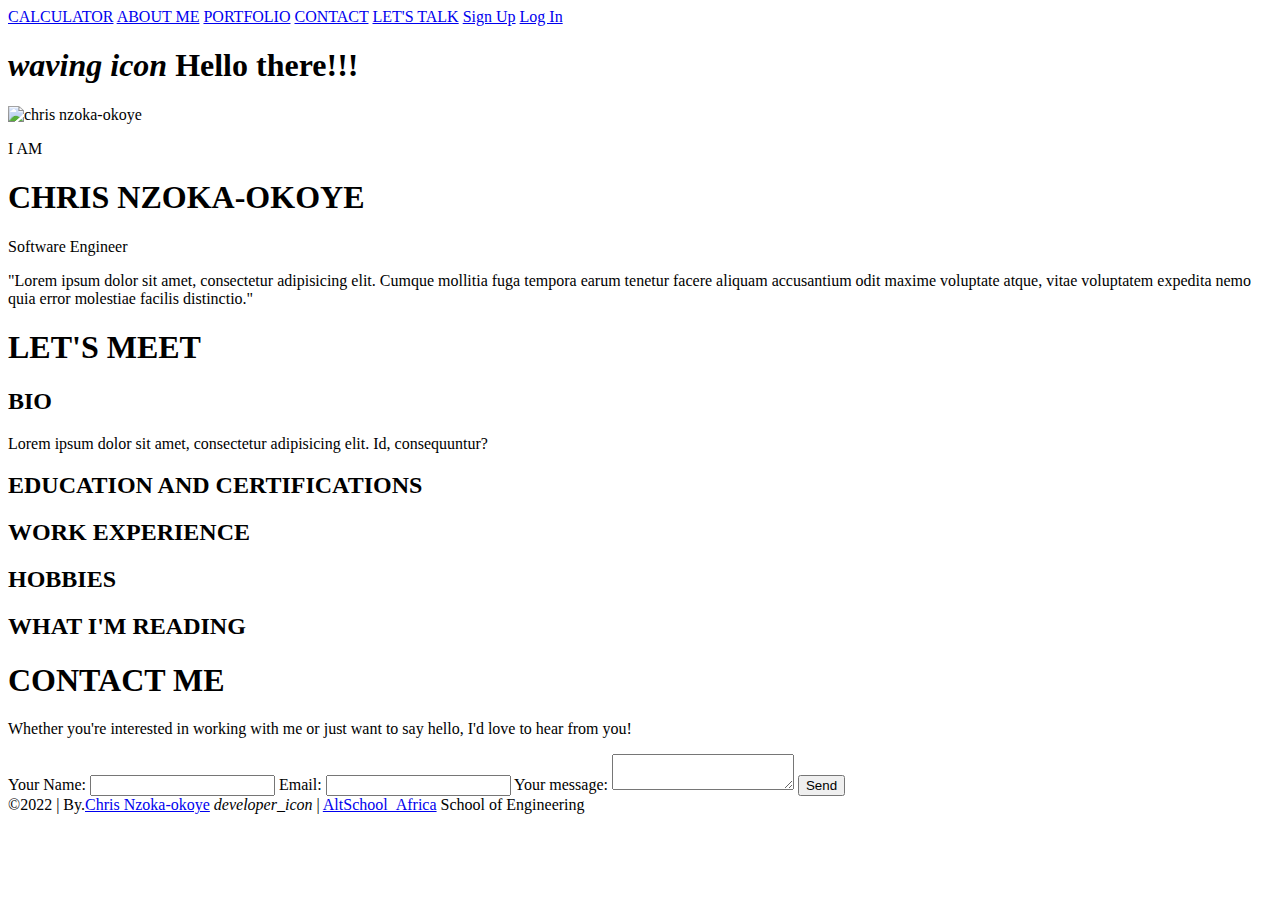
==== index.html @ 312b29b9 "designed the html template" ====
<!DOCTYPE html>
<html lang="en">
  <head>
    <meta charset="UTF-8" />
    <!-- <meta http-equiv="X-UA-Compatible" content="IE=edge" /> -->
    <meta name="viewport" content="width=device-width, initial-scale=1.0" />
    <title>About Me</title>
    <link rel="stylesheet" href="main.css" />
  </head>
  <body>
    <!-- Navigation bar -->
    <div>
      <a href="calculator.html">CALCULATOR</a>
      <a href="index.html">ABOUT ME</a>
      <a href="#portfolio">PORTFOLIO</a>
      <a href="contact.html">CONTACT</a>
      <a href="#contact">LET'S TALK</a>
      <a href="register.html">Sign Up</a>
      <a href="login.html">Log In</a>
    </div>
    <!-- welcome layer -->
    <div>
      <h1><em>waving icon</em> Hello there!!!</h1>
      <img src="Alt_School.jpg" alt="chris nzoka-okoye" />
      <p>I AM</p>
      <h1>CHRIS NZOKA-OKOYE</h1>
      <p>Software Engineer</p>
      <p>
        "Lorem ipsum dolor sit amet, consectetur adipisicing elit. Cumque
        mollitia fuga tempora earum tenetur facere aliquam accusantium odit
        maxime voluptate atque, vitae voluptatem expedita nemo quia error
        molestiae facilis distinctio."
      </p>
    </div>
    <div>
      <h1>LET'S MEET</h1>
      <div>
        <h2>BIO</h2>
        <p>
          Lorem ipsum dolor sit amet, consectetur adipisicing elit. Id,
          consequuntur?
        </p>
      </div>
      <div>
        <h2>EDUCATION AND CERTIFICATIONS</h2>
        <p></p>
      </div>
      <div>
        <h2>WORK EXPERIENCE</h2>
      </div>
      <div>
        <h2>HOBBIES</h2>
        <h2>WHAT I'M READING</h2>
      </div>
    </div>

    <!-- Contact section -->
    <div>
      <h1>CONTACT ME</h1>
      <p>
        Whether you're interested in working with me or just want to say hello,
        I'd love to hear from you!
      </p>

      <!-- contact message form. redirects messages to my email inbox. -->
      <form action="https://formspree.io/f/mnqwlypv" method="POST">
        <label for="Name">Your Name:</label>
        <input type="text" id="Name" name="name" required />
        <label>
          Email:
          <input type="email" name="email" required />
        </label>
        <label>
          Your message:
          <textarea name="message" required></textarea>
        </label>
        <!-- other form fields go here -->
        <button type="submit">Send</button>
      </form>
    </div>
    <footer>
      &COPY;2022 | By.<a href="https://linktr.ee/chrisnzoka"
        >Chris Nzoka-okoye</a
      >
      <em>developer_icon</em> | <a href="#">AltSchool_Africa</a> School of
      Engineering
    </footer>
  </body>
</html>
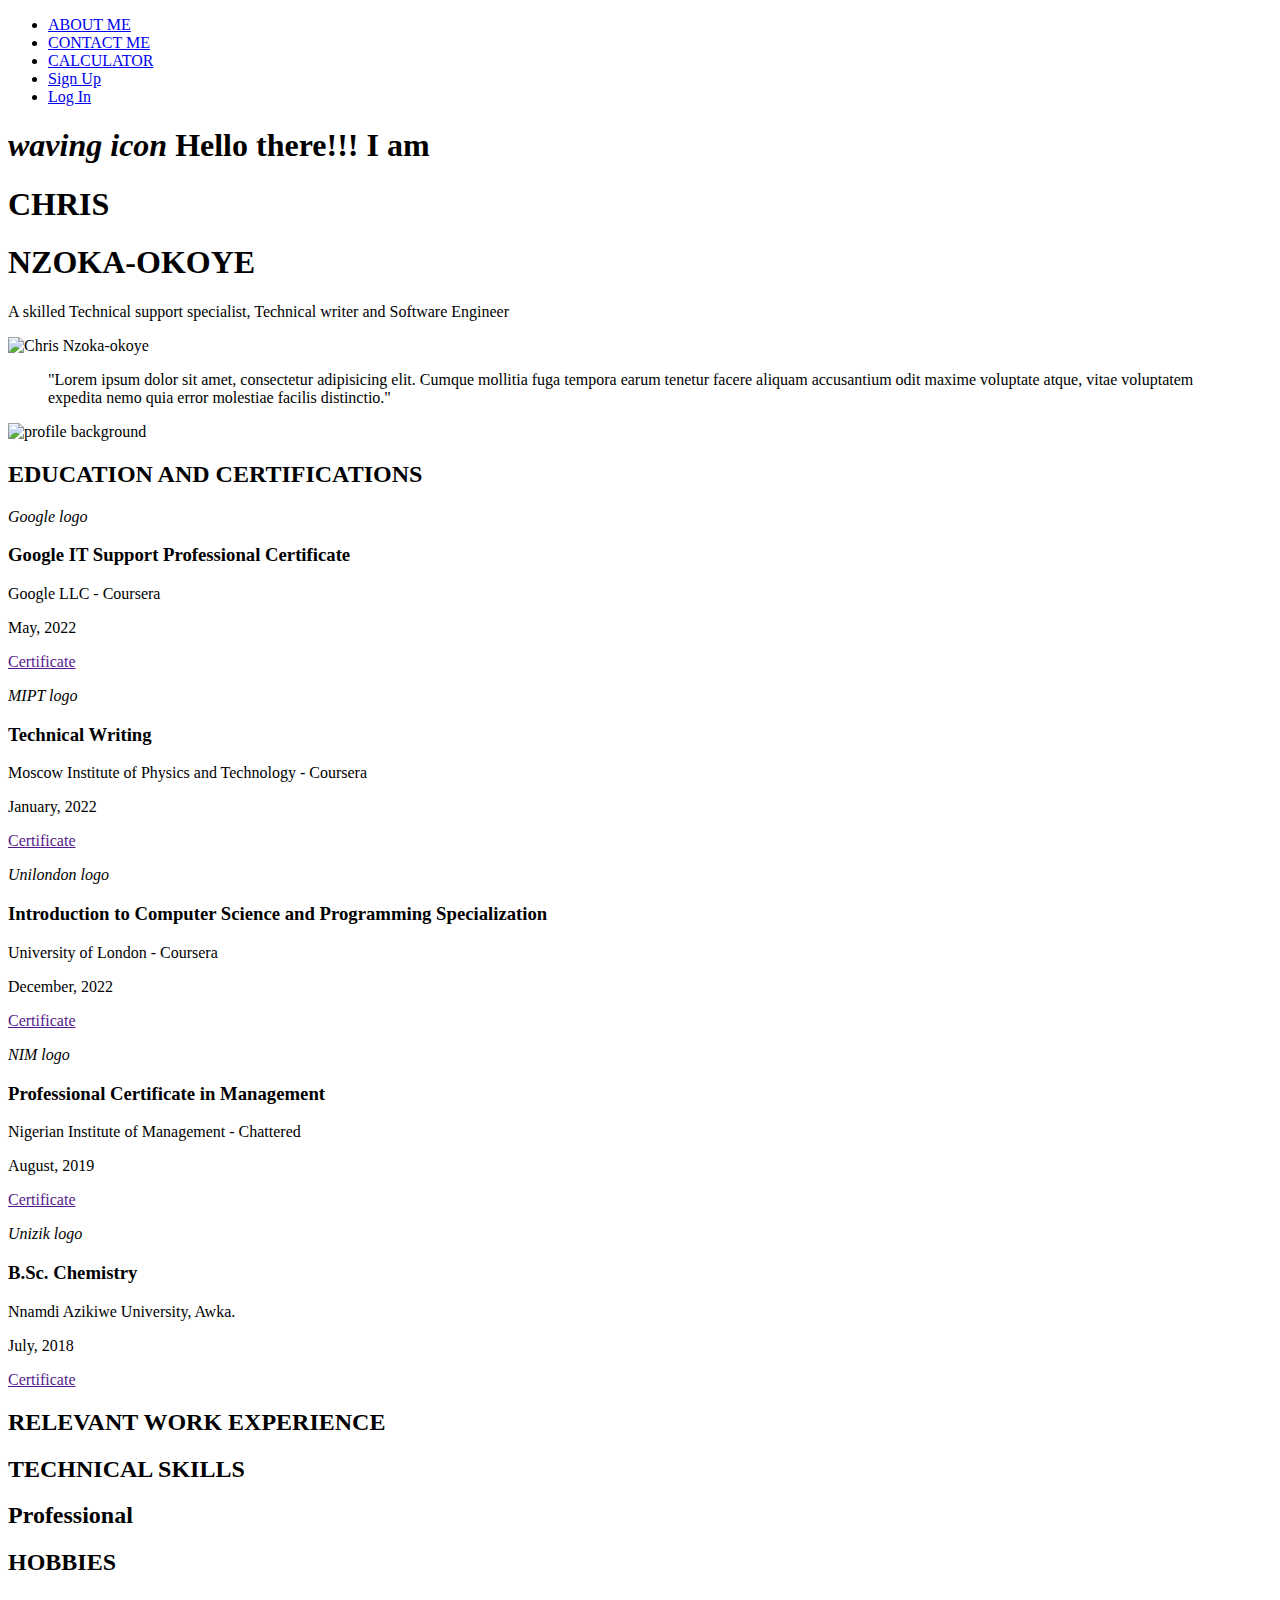
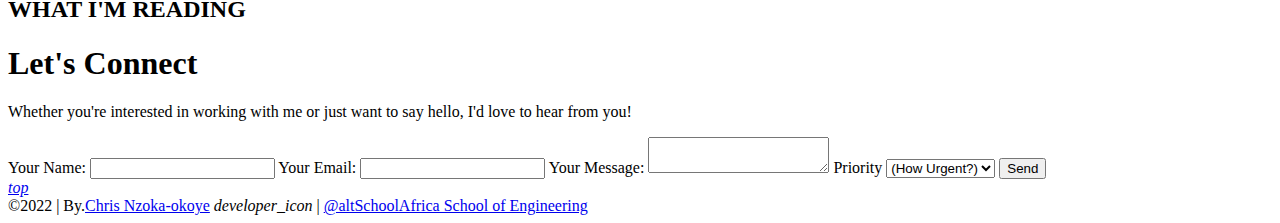
==== commit b88f4d38: "updated home page" ====
--- a/index.html
+++ b/index.html
@@ -9,81 +9,173 @@
   </head>
   <body>
     <!-- Navigation bar -->
-    <div>
-      <a href="calculator.html">CALCULATOR</a>
-      <a href="index.html">ABOUT ME</a>
-      <a href="#portfolio">PORTFOLIO</a>
-      <a href="contact.html">CONTACT</a>
-      <a href="#contact">LET'S TALK</a>
-      <a href="register.html">Sign Up</a>
-      <a href="login.html">Log In</a>
-    </div>
-    <!-- welcome layer -->
-    <div>
-      <h1><em>waving icon</em> Hello there!!!</h1>
-      <img src="Alt_School.jpg" alt="chris nzoka-okoye" />
-      <p>I AM</p>
-      <h1>CHRIS NZOKA-OKOYE</h1>
-      <p>Software Engineer</p>
-      <p>
-        "Lorem ipsum dolor sit amet, consectetur adipisicing elit. Cumque
-        mollitia fuga tempora earum tenetur facere aliquam accusantium odit
-        maxime voluptate atque, vitae voluptatem expedita nemo quia error
-        molestiae facilis distinctio."
-      </p>
-    </div>
-    <div>
-      <h1>LET'S MEET</h1>
+    <nav id="nav-bar">
+      <ul>
+        <li><a href="index.html">ABOUT ME</a></li>
+        <li><a href="#contact-me">CONTACT ME</a></li>
+        <li><a href="calculator.html">CALCULATOR</a></li>
+        <li><a href="register.html">Sign Up</a></li>
+        <li><a href="login.html">Log In</a></li>
+      </ul>
+    </nav>
+    <!-- nav bar ends -->
+    <main>
+      <!-- welcome start -->
+      <section>
+        <h1><em>waving icon</em> Hello there!!! I am</h1>
+        <h1>CHRIS</h1>
+        <h1>NZOKA-OKOYE</h1>
+        <p>
+          A skilled Technical support specialist, Technical writer and Software
+          Engineer
+        </p>
+        <div class="circle-design"></div>
+        <img src="./images/hands_behind.png" alt="Chris Nzoka-okoye" />
+        <blockquote>
+          "Lorem ipsum dolor sit amet, consectetur adipisicing elit. Cumque
+          mollitia fuga tempora earum tenetur facere aliquam accusantium odit
+          maxime voluptate atque, vitae voluptatem expedita nemo quia error
+          molestiae facilis distinctio."
+        </blockquote>
+      </section>
+      <!-- welcome page ends -->
+
+      <!-- Education -->
+      <section>
+        <img src="" alt="profile background" />
+        <h2>EDUCATION AND CERTIFICATIONS</h2>
+
+        <div class="edu">
+          <div class="edu1">
+            <i>Google logo</i>
+            <h3>Google IT Support Professional Certificate</h3>
+            <p>Google LLC - Coursera</p>
+            <p>May, 2022</p>
+            <p>
+              <a href="">Certificate</a>
+            </p>
+          </div>
+
+          <div class="edu2">
+            <i>MIPT logo</i>
+            <h3>Technical Writing</h3>
+            <p>Moscow Institute of Physics and Technology - Coursera</p>
+            <p>January, 2022</p>
+            <p>
+              <a href="">Certificate</a>
+            </p>
+          </div>
+
+          <div class="edu3">
+            <i>Unilondon logo</i>
+            <h3>
+              Introduction to Computer Science and Programming Specialization
+            </h3>
+            <p>University of London - Coursera</p>
+            <p>December, 2022</p>
+            <p>
+              <a href="">Certificate</a>
+            </p>
+          </div>
+
+          <div class="edu4">
+            <i>NIM logo</i>
+            <h3>Professional Certificate in Management</h3>
+            <p>Nigerian Institute of Management - Chattered</p>
+            <p>August, 2019</p>
+            <p>
+              <a href="">Certificate</a>
+            </p>
+          </div>
+
+          <div class="edu5">
+            <i>Unizik logo</i>
+            <h3>B.Sc. Chemistry</h3>
+            <p>Nnamdi Azikiwe University, Awka.</p>
+            <p>July, 2018</p>
+            <p>
+              <a href="">Certificate</a>
+            </p>
+          </div>
+        </div>
+        <!-- Education ends -->
+
+        <!-- Job experience -->
+        <div class="job">
+          <h2>RELEVANT WORK EXPERIENCE</h2>
+        </div>
+
+        <!-- Hobbies, my readings, technical and proffesional skills -->
+        <div>
+          <div>
+          <h2>TECHNICAL SKILLS</h2>
+          </div>
+          <div>
+          <h2>Professional </h2>
+          <h2>HOBBIES</h2>
+          <h2>WHAT I'M READING</h2>
+        </div>
+      </section>
+      <!-- profile section ends -->
+
+      <!-- Contact section -->
+      <section>
+        <div>
+          <h1>Let's Connect</h1>
+          <p>
+            Whether you're interested in working with me or just want to say
+            hello, I'd love to hear from you!
+          </p>
+        </div>
+
+        <div>
+          <!-- contact message form. redirects messages to my email inbox. -->
+          <form action="https://formspree.io/f/mnqwlypv" method="POST">
+            <label for="Name">Your Name:</label>
+            <input type="text" id="Name" name="name" required />
+
+            <label>
+              Your Email:
+              <input type="email" name="email" required />
+            </label>
+
+            <label>
+              Your Message:
+              <textarea name="message" required></textarea>
+            </label>
+
+            <label for="priority">Priority</label>
+            <select name="priority" id="priority">
+					    <option value="">(How Urgent?)</option>
+					    <option value="urgent">Very Urgent</option>
+					    <option value="moderate">Moderate</option>
+					    <option value="not">Not Urgent</option>
+            </select>
+            <!-- other form fields go here -->
+            <button type="submit">Send</button>
+          </form>
+        </div>
+      </section>
+      <!-- contact section ends -->
+    </main>
+
+    <section>
       <div>
-        <h2>BIO</h2>
-        <p>
-          Lorem ipsum dolor sit amet, consectetur adipisicing elit. Id,
-          consequuntur?
-        </p>
+        <!-- contact info section -->
+
+        <a href="#nav-bar"><i>top</i></a>
+        <!-- contact info section ends -->
       </div>
-      <div>
-        <h2>EDUCATION AND CERTIFICATIONS</h2>
-        <p></p>
-      </div>
-      <div>
-        <h2>WORK EXPERIENCE</h2>
-      </div>
-      <div>
-        <h2>HOBBIES</h2>
-        <h2>WHAT I'M READING</h2>
-      </div>
-    </div>
 
-    <!-- Contact section -->
-    <div>
-      <h1>CONTACT ME</h1>
-      <p>
-        Whether you're interested in working with me or just want to say hello,
-        I'd love to hear from you!
-      </p>
-
-      <!-- contact message form. redirects messages to my email inbox. -->
-      <form action="https://formspree.io/f/mnqwlypv" method="POST">
-        <label for="Name">Your Name:</label>
-        <input type="text" id="Name" name="name" required />
-        <label>
-          Email:
-          <input type="email" name="email" required />
-        </label>
-        <label>
-          Your message:
-          <textarea name="message" required></textarea>
-        </label>
-        <!-- other form fields go here -->
-        <button type="submit">Send</button>
-      </form>
-    </div>
-    <footer>
-      &COPY;2022 | By.<a href="https://linktr.ee/chrisnzoka"
-        >Chris Nzoka-okoye</a
-      >
-      <em>developer_icon</em> | <a href="#">AltSchool_Africa</a> School of
-      Engineering
-    </footer>
+      <!-- footer -->
+      <footer>
+        &COPY;2022 | By.<a href="https://linktr.ee/chrisnzoka"
+          >Chris Nzoka-okoye</a
+        >
+        <em>developer_icon</em> | <a href="#">@altSchoolAfrica School of
+        Engineering</a>
+      </footer>
+    </section>
+    <!-- end footer -->
   </body>
 </html>
--- a/main.css
+++ b/main.css
@@ -0,0 +1,3 @@
+:root{
+    --color1: ;
+}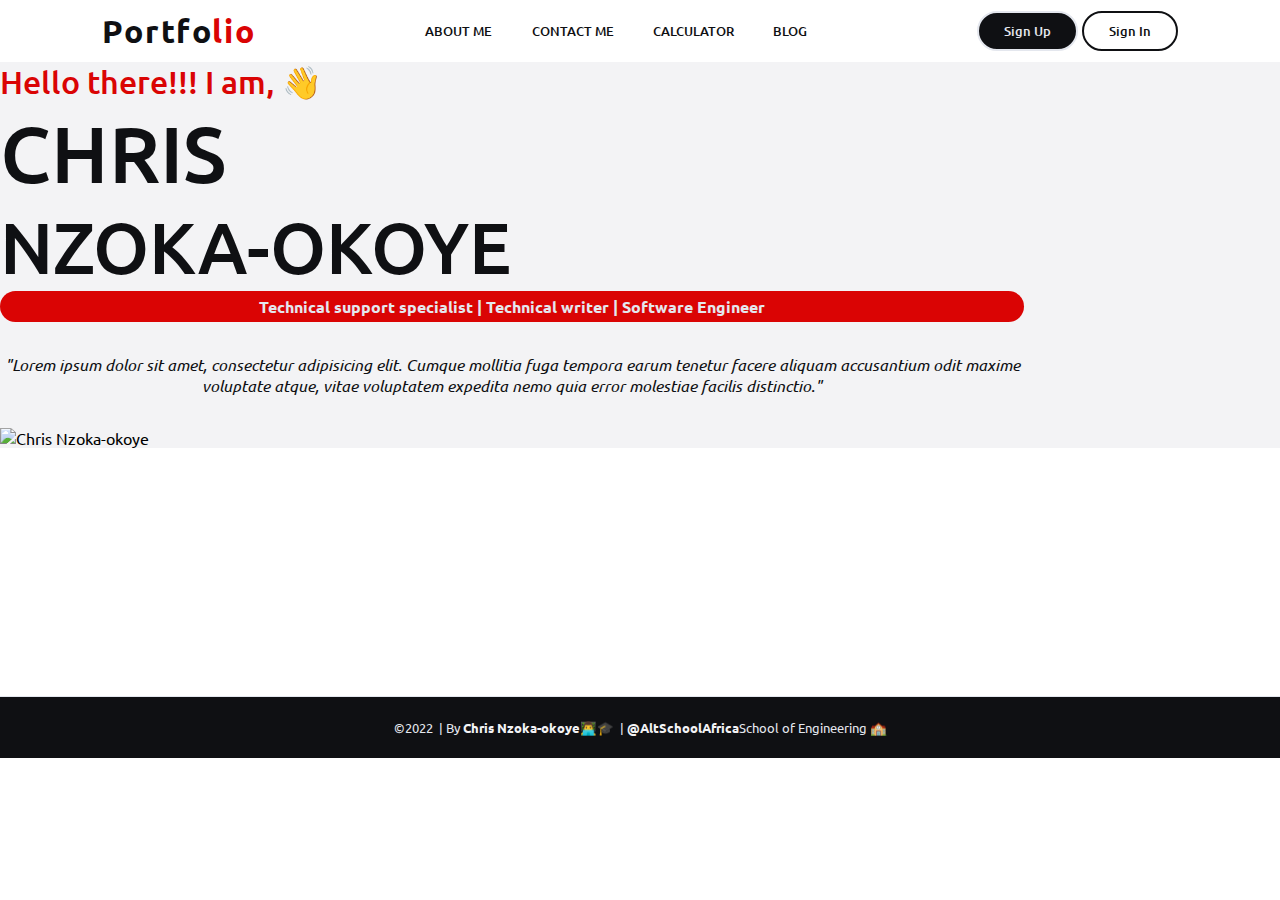
==== commit f50d702c: "new version" ====
--- a/index.html
+++ b/index.html
@@ -2,180 +2,99 @@
 <html lang="en">
   <head>
     <meta charset="UTF-8" />
-    <!-- <meta http-equiv="X-UA-Compatible" content="IE=edge" /> -->
+    <meta http-equiv="X-UA-Compatible" content="IE=edge" />
     <meta name="viewport" content="width=device-width, initial-scale=1.0" />
     <title>About Me</title>
     <link rel="stylesheet" href="main.css" />
+    <link
+      rel="icon"
+      type="image/x-icon"
+      href="./images/favicon/portfolio.png"
+    />
   </head>
   <body>
-    <!-- Navigation bar -->
-    <nav id="nav-bar">
-      <ul>
-        <li><a href="index.html">ABOUT ME</a></li>
-        <li><a href="#contact-me">CONTACT ME</a></li>
-        <li><a href="calculator.html">CALCULATOR</a></li>
-        <li><a href="register.html">Sign Up</a></li>
-        <li><a href="login.html">Log In</a></li>
-      </ul>
-    </nav>
-    <!-- nav bar ends -->
-    <main>
-      <!-- welcome start -->
-      <section>
-        <h1><em>waving icon</em> Hello there!!! I am</h1>
-        <h1>CHRIS</h1>
-        <h1>NZOKA-OKOYE</h1>
+    <main class="home-page">
+      <!-- Navigation bar -->
+      <header>
+        <a href="index.html" class="logo"
+          ><h1>Portfo<span>lio</span></h1></a
+        >
+        <nav>
+          <ul>
+            <li><a href="index.html">ABOUT ME</a></li>
+            <li><a href="#contact">CONTACT ME</a></li>
+            <li><a href="calculator.html">CALCULATOR</a></li>
+            <li><a href="https://chrisnzoka.hashnode.dev">BLOG</a></li>
+          </ul>
+        </nav>
+        <div class="nav-btn">
+          <a href="register.html"><button class="btn1">Sign Up</button></a>
+          <a href="login.html"><button class="btn2">Sign In</button></a>
+        </div>
+      </header>
+      <!-- nav bar ends -->
+
+      <!-- welcome page -->
+      <section id="welcome">
+        <div class="txt-block">
+          <p class="greeting">Hello there!!! I am, &#128075;</p>
+          <p class="firstname">CHRIS</p>
+          <p class="surname">NZOKA-OKOYE</p>
+          <p class="tagline">
+            Technical support specialist
+            <span id="demacator">|</span> Technical writer
+            <span id="demacator">|</span> Software Engineer
+          </p>
+          <blockquote class="goal">
+            "Lorem ipsum dolor sit amet, consectetur adipisicing elit. Cumque
+            mollitia fuga tempora earum tenetur facere aliquam accusantium odit
+            maxime voluptate atque, vitae voluptatem expedita nemo quia error
+            molestiae facilis distinctio."
+          </blockquote>
+        </div>
+          <img
+            src="./images/hands_behind.png"
+            alt="Chris Nzoka-okoye"
+            id="home-img"
+          />
+      </section>
+      <!-- end welcome page -->
+
+      <!-- education -->
+      <section class="education"></section>
+      <!-- end education -->
+
+      <!-- job -->
+      <section class="job">
+      </section>
+      <!-- end job -->
+
+      <!-- article -->
+      <section class="article"></section>
+      <!-- end article -->
+
+      <!-- contact-info -->
+      <section id="contact"></section>
+      <!-- end contact-info -->
+
+      <!-- footer start -->
+      <footer>
+        <p>&COPY;2022 &nbsp;</p>
         <p>
-          A skilled Technical support specialist, Technical writer and Software
-          Engineer
+          | By
+          <a href="https://linktr.ee/chrisnzoka" target="_blank"
+            >Chris Nzoka-okoye</a
+          >👨‍💻🎓 &nbsp;
         </p>
-        <div class="circle-design"></div>
-        <img src="./images/hands_behind.png" alt="Chris Nzoka-okoye" />
-        <blockquote>
-          "Lorem ipsum dolor sit amet, consectetur adipisicing elit. Cumque
-          mollitia fuga tempora earum tenetur facere aliquam accusantium odit
-          maxime voluptate atque, vitae voluptatem expedita nemo quia error
-          molestiae facilis distinctio."
-        </blockquote>
-      </section>
-      <!-- welcome page ends -->
-
-      <!-- Education -->
-      <section>
-        <img src="" alt="profile background" />
-        <h2>EDUCATION AND CERTIFICATIONS</h2>
-
-        <div class="edu">
-          <div class="edu1">
-            <i>Google logo</i>
-            <h3>Google IT Support Professional Certificate</h3>
-            <p>Google LLC - Coursera</p>
-            <p>May, 2022</p>
-            <p>
-              <a href="">Certificate</a>
-            </p>
-          </div>
-
-          <div class="edu2">
-            <i>MIPT logo</i>
-            <h3>Technical Writing</h3>
-            <p>Moscow Institute of Physics and Technology - Coursera</p>
-            <p>January, 2022</p>
-            <p>
-              <a href="">Certificate</a>
-            </p>
-          </div>
-
-          <div class="edu3">
-            <i>Unilondon logo</i>
-            <h3>
-              Introduction to Computer Science and Programming Specialization
-            </h3>
-            <p>University of London - Coursera</p>
-            <p>December, 2022</p>
-            <p>
-              <a href="">Certificate</a>
-            </p>
-          </div>
-
-          <div class="edu4">
-            <i>NIM logo</i>
-            <h3>Professional Certificate in Management</h3>
-            <p>Nigerian Institute of Management - Chattered</p>
-            <p>August, 2019</p>
-            <p>
-              <a href="">Certificate</a>
-            </p>
-          </div>
-
-          <div class="edu5">
-            <i>Unizik logo</i>
-            <h3>B.Sc. Chemistry</h3>
-            <p>Nnamdi Azikiwe University, Awka.</p>
-            <p>July, 2018</p>
-            <p>
-              <a href="">Certificate</a>
-            </p>
-          </div>
-        </div>
-        <!-- Education ends -->
-
-        <!-- Job experience -->
-        <div class="job">
-          <h2>RELEVANT WORK EXPERIENCE</h2>
-        </div>
-
-        <!-- Hobbies, my readings, technical and proffesional skills -->
-        <div>
-          <div>
-          <h2>TECHNICAL SKILLS</h2>
-          </div>
-          <div>
-          <h2>Professional </h2>
-          <h2>HOBBIES</h2>
-          <h2>WHAT I'M READING</h2>
-        </div>
-      </section>
-      <!-- profile section ends -->
-
-      <!-- Contact section -->
-      <section>
-        <div>
-          <h1>Let's Connect</h1>
-          <p>
-            Whether you're interested in working with me or just want to say
-            hello, I'd love to hear from you!
-          </p>
-        </div>
-
-        <div>
-          <!-- contact message form. redirects messages to my email inbox. -->
-          <form action="https://formspree.io/f/mnqwlypv" method="POST">
-            <label for="Name">Your Name:</label>
-            <input type="text" id="Name" name="name" required />
-
-            <label>
-              Your Email:
-              <input type="email" name="email" required />
-            </label>
-
-            <label>
-              Your Message:
-              <textarea name="message" required></textarea>
-            </label>
-
-            <label for="priority">Priority</label>
-            <select name="priority" id="priority">
-					    <option value="">(How Urgent?)</option>
-					    <option value="urgent">Very Urgent</option>
-					    <option value="moderate">Moderate</option>
-					    <option value="not">Not Urgent</option>
-            </select>
-            <!-- other form fields go here -->
-            <button type="submit">Send</button>
-          </form>
-        </div>
-      </section>
-      <!-- contact section ends -->
+        <p>
+          |
+          <a href="https://altschoolafrica.com" target="_blank"
+            >@AltSchoolAfrica</a
+          >
+        </p>
+        <p>School of Engineering 🏫</p>
+      </footer>
+      <!-- end footer -->
     </main>
-
-    <section>
-      <div>
-        <!-- contact info section -->
-
-        <a href="#nav-bar"><i>top</i></a>
-        <!-- contact info section ends -->
-      </div>
-
-      <!-- footer -->
-      <footer>
-        &COPY;2022 | By.<a href="https://linktr.ee/chrisnzoka"
-          >Chris Nzoka-okoye</a
-        >
-        <em>developer_icon</em> | <a href="#">@altSchoolAfrica School of
-        Engineering</a>
-      </footer>
-    </section>
-    <!-- end footer -->
   </body>
 </html>
--- a/main.css
+++ b/main.css
@@ -1,3 +1,399 @@
-:root{
-    --color1: ;
-}+@import url("https://fonts.googleapis.com/css2?family=Ubuntu:ital,wght@0,300;0,400;0,500;0,700;1,300&display=swap");
+
+:root {
+  --color1: #e4e7ee;
+  --color2: #0f1013;
+  --color3: #da0404;
+  --color3b: #da04040e;
+  --color4: #f3f3f5;
+}
+
+* {
+  margin: 0;
+  padding: 0;
+  font-family: Ubuntu, "Raleway", sans-serif;
+  box-sizing: border-box;
+}
+
+body {
+  width: 100%;
+}
+
+.home-page{
+  width: 100vw;
+  display: grid;
+  grid-template-areas:
+  'header'
+  'welcome'
+  'education'
+  'job'
+  'article'
+  'contact'
+  'footer'
+  ;
+  grid-auto-rows: minmax(62px, auto);
+}
+
+/* nav bar */
+header {
+  grid-area: header;
+  background-color: transparent;
+  color: var(--color2);
+  display: flex;
+  flex-direction: row;
+  justify-content: space-around;
+  align-items: center;
+  width: 100%;
+  height: 62px;
+  position: sticky;
+  top: 0;
+  z-index: 6;
+  /* padding: 0 5% 0 5%; */
+}
+
+header h1 {
+  letter-spacing: 0.1rem;
+  font-weight: bolder;
+  color: var(--color2);
+}
+
+header h1 span {
+  color: var(--color3);
+}
+
+.logo {
+  padding: 4%;
+  text-decoration: none;
+  transition: all 0.4s ease 0s;
+}
+
+.logo :hover {
+  color: var(--color3);
+  cursor: pointer;
+  text-decoration: none;
+}
+
+nav ul {
+  justify-content: space-evenly;
+  align-items: center;
+  height: 100%;
+}
+
+nav ul li {
+  display: inline-block;
+  color: var(--color2);
+  margin: 0 0.2rem;
+  padding: 0.9rem;
+  font-weight: 500;
+  font-size: small;
+}
+
+nav > ul > li > a {
+  color: inherit;
+  text-decoration: none;
+  transition: all 0.3s ease 0s;
+}
+
+nav > ul > li > a:hover {
+  color: var(--color3);
+  cursor: pointer;
+  text-decoration: none;
+}
+
+/* start button */
+.nav-btn {
+  padding: 4%;
+  transition: transform 0.4s;
+}
+
+.btn1 {
+  padding: 9px 25px;
+  background-color: var(--color2);
+  border: 2px solid var(--color1);
+  border-radius: 2rem;
+  cursor: pointer;
+  box-shadow: var(--color5);
+  transition: all 0.3s ease 0s;
+  color: var(--color1);
+  font-weight: 500;
+}
+
+.btn1:hover {
+  background-color: var(--color1);
+  color: var(--color2);
+  border: 2px solid var(--color2);
+  transform: scale(1.1);
+}
+
+.btn1:active {
+  box-shadow: inset 0.2rem 0.2rem 1rem var(--color2),
+    inset -0.2rem -0.2rem 1rem var(--color2);
+  }
+
+.btn2 {
+  padding: 9px 25px;
+  background-color: transparent;
+  border: 2px solid var(--color2);
+  border-radius: 2rem;
+  cursor: pointer;
+  box-shadow: var(--color5);
+  transition: all 0.3s ease 0s;
+  color: var(--color2);
+  font-weight: 500;
+}
+
+.btn2:hover {
+  background-color: var(--color2);
+  color: var(--color1);
+  border: 2px solid var(--color2);
+  transform: scale(1.1);
+}
+
+.btn2:active {
+  background-color: var(--color1);
+  box-shadow: inset 0.2rem 0.2rem 1rem var(--color2),
+  inset -0.2rem -0.2rem 1rem var(--color2);
+}
+/* end button */
+/* end nav bar */
+
+/* home page */
+#welcome {
+  grid-area: welcome;
+  background-color: var(--color4);
+  background-position: center;
+  background-size: cover;
+  width: 100%;
+  /* height: calc(100vh - 62px);
+  display: grid;
+  grid-template-columns: 50vw 30vw;
+  gap: 10px;
+  /* grid-template-rows: auto; */
+  /* justify-content: center;
+  align-content: center; */
+}
+
+.txt-block {
+  color: var(--color2);
+  width: 80%;
+  z-index: 2;
+  grid-column: 1 / 1;
+  align-self: center;
+  /* justify-self: center; */
+}
+
+.greeting {
+  color: var(--color3);
+  font-size: xx-large;
+  font-weight: 500;
+  /* border-top: 4px solid var(--color2); */
+}
+
+.firstname {
+  font-size: 5rem;
+  font-weight: 500;
+}
+
+.surname {
+  font-size: 4.5rem;
+  font-weight: 500;
+}
+
+.tagline {
+  font-weight: 700;
+  color: var(--color1);
+  background-color: var(--color3);
+  text-align: center;
+  padding: 0.3rem 0;
+  border-radius: 2rem;
+}
+
+.goal {
+  margin: 2rem auto;
+  text-align: center;
+  text-overflow: ellipsis;
+  font-weight: 400;
+  font-style: italic;
+}
+
+/* education */
+.education{
+  grid-area: education;
+}
+/* end education */
+
+.job{
+  grid-area: job;
+}
+
+.article{
+  
+}
+
+/* footer */
+footer {
+  grid-area: footer;
+  align-self: baseline;
+  background-color: var(--color2);
+  color: var(--color1);
+  font-size: smaller;
+  display: flex;
+  justify-content: center;
+  align-items: center;
+  width: 100%;
+  height: 62px;
+  border-top: 0.1rem solid var(--color1);
+  /* margin-top: 10px; */
+}
+
+footer a {
+  color: var(--color4);
+  font-weight: 600;
+  text-decoration: none;
+}
+
+footer a:hover {
+  color: var(--color3);
+  cursor: pointer;
+}
+/* end footer */
+/* end home-page */
+
+/* login */
+.login-container {
+  width: 100%;
+  height: 100vh;
+  display: grid;
+  grid-template-areas:
+  'header'
+  'content'
+  'footer'
+  ;
+  grid-template-columns: 1fr;
+  grid-template-rows: 62px, 1fr, 62px;
+  /* background: url(./images/login-bg.jpg); */
+  /* align-content:space-between; */
+}
+
+.login-container header{
+  grid-area: header;
+}
+
+.form-bg {
+  grid-area: content;
+  background-color: #e4e7ee65;
+  width: 400px;
+  /* height: 70vh; */
+  /* align-self: center;
+  justify-self: center;
+  margin: 20px auto;
+  border-radius: 2em;
+  color: var(--color2); */
+}
+
+.form-bg h1{
+  padding-top: 20px;
+}
+
+.login-container h1 {
+  margin: 2em auto;
+  text-align: center;
+}
+
+.login-container h1 span {
+  color: var(--color3);
+}
+
+.login-form {
+  display: block;
+  width: 20vw;
+  max-width: 500px;
+  min-width: 300px;
+  margin: auto auto;
+  padding-bottom: 1em;
+}
+
+.login-auth {
+  width: 100%;
+  min-height: 2.5em;
+  border: none;
+  border-bottom: 2px solid var(--color2);
+  border-radius: 1rem;
+  background-color: transparent;
+  display: block;
+  margin: 2rem 0 1rem 0;
+  font-size: 1rem;
+  font-weight: 500;
+  color: var(--color2);
+}
+
+ul li {
+  display: block;
+  text-align: center;
+  padding: 5px 0 0 0;
+}
+
+li > a {
+  color: var(--color3);
+  text-decoration: none;
+  transition: all 0.3s ease 0s;
+}
+
+li > a:hover {
+  text-decoration: underline;
+  transition: all 0.3s ease 0s;
+}
+
+.login-footer {
+  grid-area: footer;
+  background-color: transparent;
+  border: none;
+  position: absolute;
+  bottom: 0%;
+  padding-top: 10px;
+}
+input[type="submit"] {
+  padding: 9px 25px;
+  background-color: var(--color2);
+  border: 2px solid var(--color1);
+  border-radius: 2rem;
+  cursor: pointer;
+  box-shadow: var(--color5);
+  transition: all 0.3s ease 0s;
+  color: var(--color1);
+  font-weight: 500;
+  display: block;
+  width: 100%;
+  margin: 1em 0 auto;
+  height: 2.5em;
+  font-size: 1.1rem;
+  min-width: 300px;
+}
+
+input[type="submit"]:hover {
+  background-color: var(--color1);
+  color: var(--color2);
+  border: 2px solid var(--color2);
+  transform: scale(1.1);
+}
+
+input[type="submit"]:active {
+  box-shadow: inset 0.2rem 0.2rem 1rem var(--color2),
+    inset -0.2rem -0.2rem 1rem var(--color2);
+}
+
+/* end login */
+
+/* register/signup */
+.register-body{
+  background: url(./images/sigup-bg.jpg);
+}
+
+.register-header{
+  background-color: #e4e7ee50;
+}
+
+
+
+/* end register/signup */
+
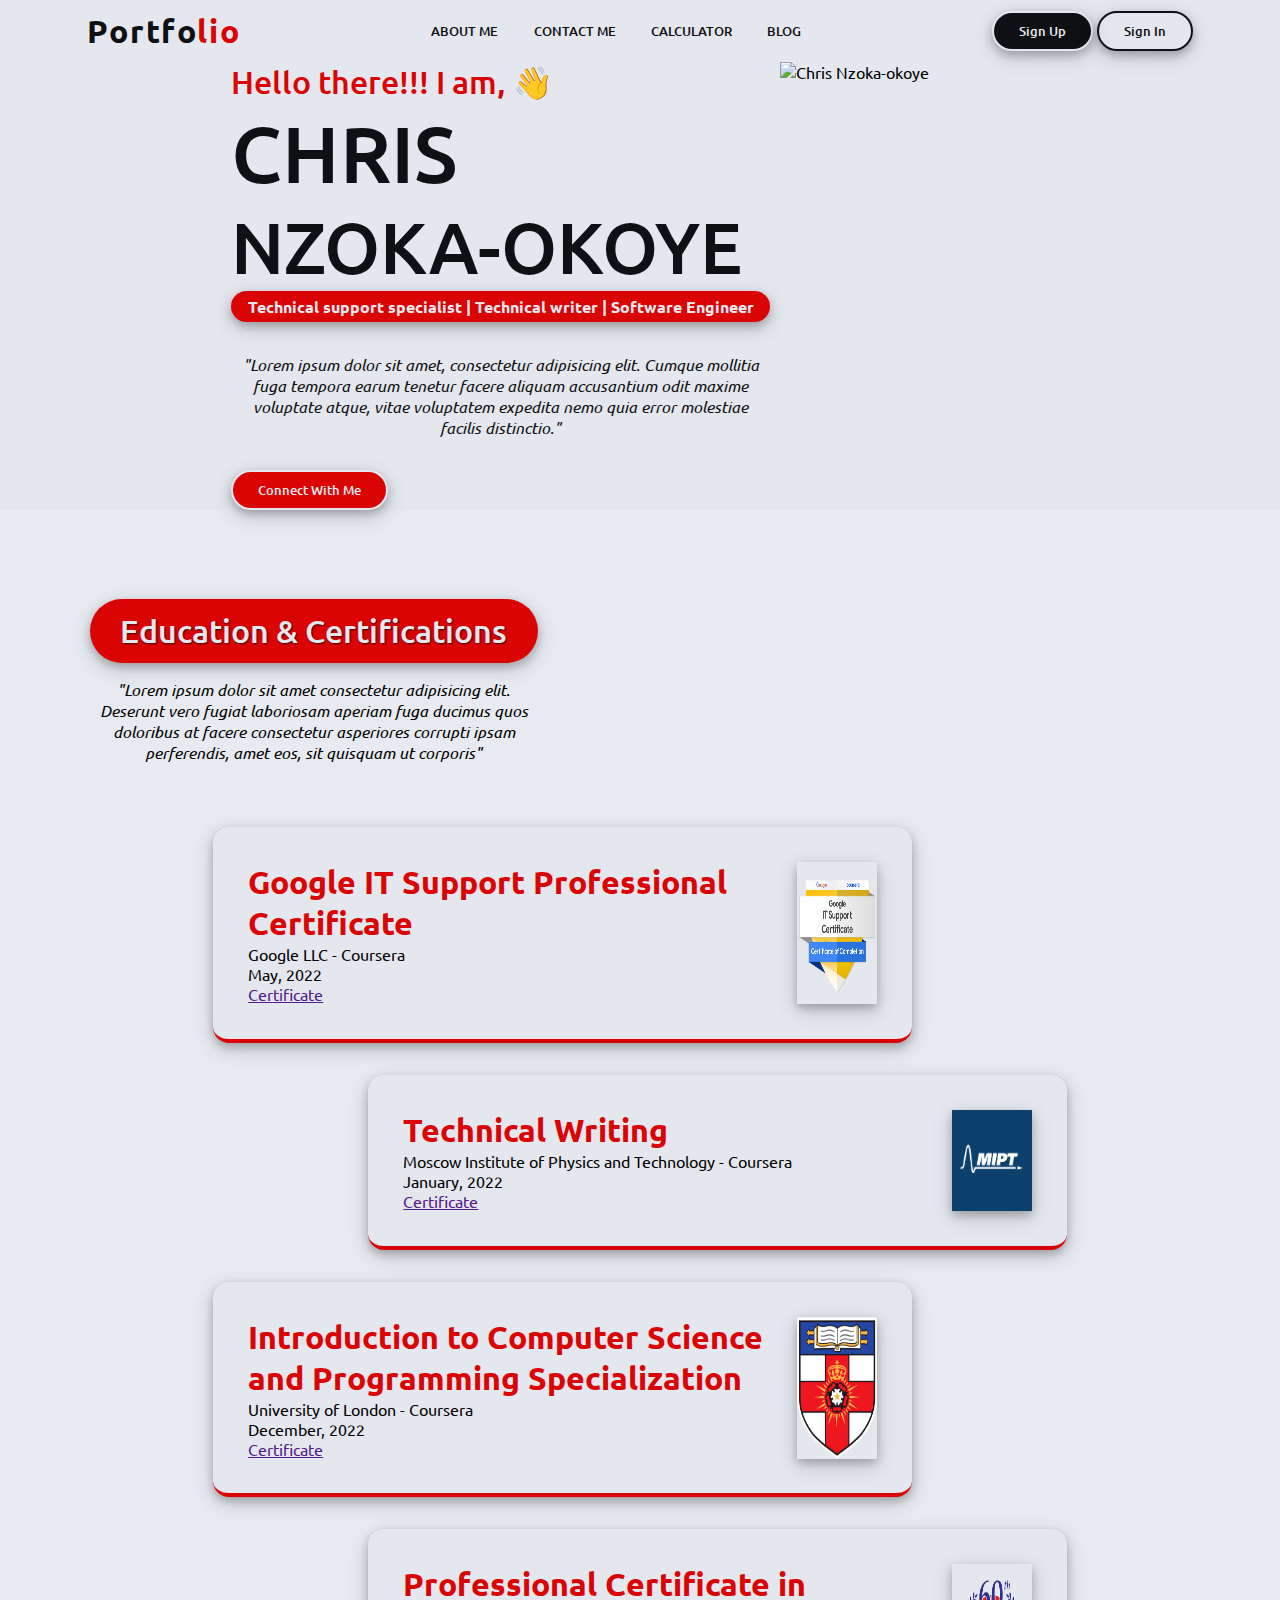
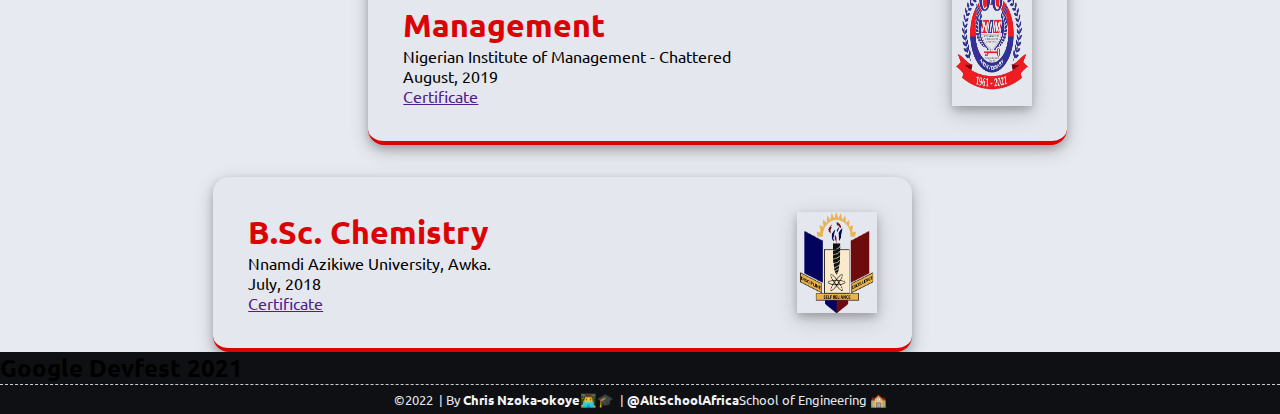
==== commit 2671e882: "updated sign up page" ====
--- a/index.html
+++ b/index.html
@@ -11,6 +11,10 @@
       type="image/x-icon"
       href="./images/favicon/portfolio.png"
     />
+    <script
+      src="https://kit.fontawesome.com/509d489617.js"
+      crossorigin="anonymous"
+    ></script>
   </head>
   <body>
     <main class="home-page">
@@ -27,7 +31,7 @@
             <li><a href="https://chrisnzoka.hashnode.dev">BLOG</a></li>
           </ul>
         </nav>
-        <div class="nav-btn">
+        <div class="btn">
           <a href="register.html"><button class="btn1">Sign Up</button></a>
           <a href="login.html"><button class="btn2">Sign In</button></a>
         </div>
@@ -51,30 +55,121 @@
             maxime voluptate atque, vitae voluptatem expedita nemo quia error
             molestiae facilis distinctio."
           </blockquote>
+          <a href="https://twitter.com/chrisnzoka"
+            ><button class="btn3">Connect With Me</button></a
+          >
         </div>
+        <div class="image-holder">
           <img
             src="./images/hands_behind.png"
             alt="Chris Nzoka-okoye"
-            id="home-img"
+            id="welcome-img"
           />
+        </div>
       </section>
       <!-- end welcome page -->
 
       <!-- education -->
-      <section class="education"></section>
+      <section class="education">
+        <div class="edu-title">
+          <h1>Education & Certifications</h1>
+          <p>"Lorem ipsum dolor sit amet consectetur adipisicing elit. Deserunt vero fugiat laboriosam aperiam fuga ducimus quos doloribus at facere consectetur asperiores corrupti ipsam perferendis, amet eos, sit quisquam ut corporis"</p>
+        </div>
+        <div class="edu">
+          <div class="edu1 certificate">
+            <div class="edu_content">
+              <h1>Google IT Support Professional Certificate</h1>
+              <p>Google LLC - Coursera</p>
+              <p>May, 2022</p>
+              <p>
+                <a href="">Certificate</a>
+              </p>
+            </div>
+            <img src="./images/google-it-support-certificate.png" alt="google badge" />
+          </div>
+
+          <div class="edu2 certificate">
+            <div class="edu_content">
+              <h1>Technical Writing</h1>
+              <p>Moscow Institute of Physics and Technology - Coursera</p>
+              <p>January, 2022</p>
+              <p>
+                <a href="">Certificate</a>
+              </p>
+            </div>
+            <img src="./images/mipt.png" alt="mipt logo" />
+          </div>
+
+          <div class="edu3 certificate">
+            <div class="edu_content">
+              <h1>
+                Introduction to Computer Science and Programming Specialization
+              </h1>
+              <p>University of London - Coursera</p>
+              <p>December, 2022</p>
+              <p>
+                <a href="">Certificate</a>
+              </p>
+            </div>
+            <img src="./images/University_of_London_coat_of_arms.svg.png" alt="University_of_London_coat_of_arms" />
+          </div>
+
+          <div class="edu4 certificate">
+            <div class="edu_content">
+              <h1>Professional Certificate in Management</h1>
+              <p>Nigerian Institute of Management - Chattered</p>
+              <p>August, 2019</p>
+              <p>
+                <a href="">Certificate</a>
+              </p>
+            </div>
+            <img src="./images/NIM-LOGO-Copy-min.png" alt="NIM-LOGO" />
+          </div>
+
+          <div class="edu5 certificate">
+            <div class="edu_content">
+              <h1>B.Sc. Chemistry</h1>
+              <p>Nnamdi Azikiwe University, Awka.</p>
+              <p>July, 2018</p>
+              <p>
+                <a href="">Certificate</a>
+              </p>
+            </div>
+            <img src="./images/unizik.png" alt="unizik logo" />
+          </div>
+        </div>
+      </section>
       <!-- end education -->
 
       <!-- job -->
       <section class="job">
+        <div class="job-image">
+          <div class="image-card card">
+            <div class="card-border">
+              <h2 class="card-title">Google Devfest 2021</h2>
+            </div>
+          </div>
+        </div>
       </section>
       <!-- end job -->
+
+      <!-- Projects -->
+      <section class="projects"></section>
+      <!-- end projects -->
 
       <!-- article -->
       <section class="article"></section>
       <!-- end article -->
 
       <!-- contact-info -->
-      <section id="contact"></section>
+      <section id="contact">
+        <!-- <div class="card-icons">
+            <i class="fa-brands fa-twitter" aria-hidden="true"></i>
+            <i class="fa fa-linked-in" aria-hidden="true"></i>
+            <i class="fa fa-github" aria-hidden="true"></i>
+            <i class="fa fa-facebook" aria-hidden="true"></i>
+          </div> -->
+      </section>
       <!-- end contact-info -->
 
       <!-- footer start -->
--- a/main.css
+++ b/main.css
@@ -2,9 +2,11 @@
 
 :root {
   --color1: #e4e7ee;
+  --color1b: #e4e7eee0;
   --color2: #0f1013;
+  --color2b: #0f101379;
   --color3: #da0404;
-  --color3b: #da04040e;
+  --color3b: #da04047a;
   --color4: #f3f3f5;
 }
 
@@ -19,25 +21,28 @@
   width: 100%;
 }
 
-.home-page{
+/* ---------------------------------------home page-------------------------------------------- */
+.home-page {
   width: 100vw;
   display: grid;
   grid-template-areas:
-  'header'
-  'welcome'
-  'education'
-  'job'
-  'article'
-  'contact'
-  'footer'
-  ;
-  grid-auto-rows: minmax(62px, auto);
+    "header"
+    "welcome"
+    "education"
+    "job"
+    "projects"
+    "article"
+    "contact"
+    "footer";
+  /* grid-auto-rows: minmax(62px, auto); */
+  background: url(./images/coding_bg.jpg) no-repeat center fixed;
+  background-size: cover;
 }
 
 /* nav bar */
 header {
   grid-area: header;
-  background-color: transparent;
+  background-color: var(--color1);
   color: var(--color2);
   display: flex;
   flex-direction: row;
@@ -47,8 +52,7 @@
   height: 62px;
   position: sticky;
   top: 0;
-  z-index: 6;
-  /* padding: 0 5% 0 5%; */
+  z-index: 10;
 }
 
 header h1 {
@@ -62,7 +66,6 @@
 }
 
 .logo {
-  padding: 4%;
   text-decoration: none;
   transition: all 0.4s ease 0s;
 }
@@ -74,13 +77,13 @@
 }
 
 nav ul {
+  display: flex;
   justify-content: space-evenly;
   align-items: center;
   height: 100%;
 }
 
 nav ul li {
-  display: inline-block;
   color: var(--color2);
   margin: 0 0.2rem;
   padding: 0.9rem;
@@ -101,8 +104,7 @@
 }
 
 /* start button */
-.nav-btn {
-  padding: 4%;
+.btn {
   transition: transform 0.4s;
 }
 
@@ -112,10 +114,11 @@
   border: 2px solid var(--color1);
   border-radius: 2rem;
   cursor: pointer;
-  box-shadow: var(--color5);
-  transition: all 0.3s ease 0s;
-  color: var(--color1);
-  font-weight: 500;
+  /* box-shadow: var(--color5); */
+  transition: all 0.3s ease 0s;
+  color: var(--color1);
+  font-weight: 500;
+  box-shadow: 0 4px 8px 0 rgba(0, 0, 0, 0.2), 0 6px 20px 0 rgba(0, 0, 0, 0.19);
 }
 
 .btn1:hover {
@@ -128,7 +131,7 @@
 .btn1:active {
   box-shadow: inset 0.2rem 0.2rem 1rem var(--color2),
     inset -0.2rem -0.2rem 1rem var(--color2);
-  }
+}
 
 .btn2 {
   padding: 9px 25px;
@@ -136,10 +139,11 @@
   border: 2px solid var(--color2);
   border-radius: 2rem;
   cursor: pointer;
-  box-shadow: var(--color5);
-  transition: all 0.3s ease 0s;
-  color: var(--color2);
-  font-weight: 500;
+  /* box-shadow: var(--color5); */
+  transition: all 0.3s ease 0s;
+  color: var(--color2);
+  font-weight: 500;
+  box-shadow: 0 4px 8px 0 rgba(0, 0, 0, 0.2), 0 6px 20px 0 rgba(0, 0, 0, 0.19);
 }
 
 .btn2:hover {
@@ -152,7 +156,7 @@
 .btn2:active {
   background-color: var(--color1);
   box-shadow: inset 0.2rem 0.2rem 1rem var(--color2),
-  inset -0.2rem -0.2rem 1rem var(--color2);
+    inset -0.2rem -0.2rem 1rem var(--color2);
 }
 /* end button */
 /* end nav bar */
@@ -160,33 +164,32 @@
 /* home page */
 #welcome {
   grid-area: welcome;
-  background-color: var(--color4);
+  background-color: var(--color1);
   background-position: center;
   background-size: cover;
   width: 100%;
-  /* height: calc(100vh - 62px);
   display: grid;
-  grid-template-columns: 50vw 30vw;
+  grid-template-areas: "text image";
   gap: 10px;
-  /* grid-template-rows: auto; */
-  /* justify-content: center;
-  align-content: center; */
+  justify-content: center;
+  align-content: center;
 }
 
 .txt-block {
-  color: var(--color2);
-  width: 80%;
+  grid-area: text;
+  color: var(--color2);
+  width: 70%;
   z-index: 2;
-  grid-column: 1 / 1;
+  /* grid-column: 1 / 1; */
   align-self: center;
-  /* justify-self: center; */
+  justify-self: right;
 }
 
 .greeting {
   color: var(--color3);
   font-size: xx-large;
   font-weight: 500;
-  /* border-top: 4px solid var(--color2); */
+  /* text-shadow: -1px 0 black, 0 1px black, 1px 0 black, 0 -1px black; */ /* gives strokes or outline to texts */
 }
 
 .firstname {
@@ -206,6 +209,7 @@
   text-align: center;
   padding: 0.3rem 0;
   border-radius: 2rem;
+  box-shadow: 0 4px 8px 0 rgba(0, 0, 0, 0.2), 0 6px 20px 0 rgba(0, 0, 0, 0.19);
 }
 
 .goal {
@@ -216,19 +220,214 @@
   font-style: italic;
 }
 
+.btn3 {
+  padding: 9px 25px;
+  background-color: var(--color3);
+  border: 2px solid var(--color1);
+  border-radius: 2rem;
+  cursor: pointer;
+  /* box-shadow: var(--color5); */
+  transition: all 0.3s ease 0s;
+  color: var(--color1);
+  font-weight: 500;
+  box-shadow: 0 4px 8px 0 rgba(0, 0, 0, 0.2), 0 6px 20px 0 rgba(0, 0, 0, 0.19);
+}
+
+.btn3:hover {
+  background-color: var(--color1);
+  color: var(--color2);
+  border: 2px solid var(--color2);
+  transform: scale(1.1);
+}
+
+.btn3:active {
+  box-shadow: inset 0.2rem 0.2rem 1rem var(--color2),
+    inset -0.2rem -0.2rem 1rem var(--color2);
+}
+
+.image-holder {
+  min-width: 500px;
+  /* min-height: 500px; */
+}
+
+#welcome-img {
+  grid-area: image;
+  max-width: 100%;
+  height: auto;
+}
+
 /* education */
-.education{
+.education {
   grid-area: education;
-}
+  display: grid;
+  grid-template-columns: 1fr 4fr 1fr;
+  width: 100%;
+  background-color: var(--color1b);
+}
+
+.edu-title {
+  grid-area: 1 / 1 / 2 / 4;
+  padding: 7vw 0 5vw 7vw;
+}
+
+.edu-title > h1 {
+  font-size: xx-large;
+  font-weight: 500;
+  width: 35vw;
+  padding: 1%;
+  text-align: center;
+  color: var(--color1);
+  text-shadow: 1px 1px 2px #000000b0;
+  background-color: var(--color3);
+  border-radius: 2rem;
+  margin-bottom: 1rem;
+  box-shadow: 0 4px 8px 0 rgba(0, 0, 0, 0.2), 0 6px 20px 0 rgba(0, 0, 0, 0.19);
+}
+
+.edu-title > p {
+  width: 35vw;
+  text-align: center;
+  font-weight: 400;
+  font-style: oblique;
+}
+
+.edu {
+  grid-area: 2 / 2 / 3 / 3;
+  display: grid;
+  grid-template-columns: repeat(11, 1fr);
+  row-gap: 2rem;
+}
+
+.certificate {
+  border-radius: 1rem;
+  box-shadow: 0 4px 8px 0 rgba(0, 0, 0, 0.2), 0 6px 20px 0 rgba(0, 0, 0, 0.19);
+  background-color: var(--color1);
+  border-bottom: 4px solid var(--color3);
+  display: flex;
+  padding: 5%;
+  align-content: center;
+  justify-content: space-between;
+}
+
+.certificate img {
+  /* border-radius: 50%; */
+  box-shadow: 0 4px 8px 0 rgba(0, 0, 0, 0.2), 0 6px 20px 0 rgba(0, 0, 0, 0.19);
+  width: 5rem;
+}
+
+.edu_content h1 {
+  color: var(--color3);
+}
+
+.edu1 {
+  grid-column: 1 / span 9;
+}
+
+.edu2 {
+  grid-column: 3 / span 9;
+}
+
+.edu3 {
+  grid-column: 1 / span 9;
+}
+
+.edu4 {
+  grid-column: 3 / span 9;
+}
+
+.edu5 {
+  grid-column: 1 / span 9;
+}
+
 /* end education */
 
-.job{
+/* job */
+.job {
   grid-area: job;
-}
-
-.article{
-  
-}
+  background-color: var(--color2);
+}
+
+/*
+.job-image {
+  grid-area: 2 / 1 / 3 / 2;
+  display: flex;
+  justify-content: center;
+}
+
+.card-border{
+  height: 369px;
+  width: 95%;
+*/
+/* background: transparent; */
+/*
+  border-radius: 10px;
+  transition: border 1s;
+*/
+/* position: relative; */
+/*
+}
+
+.card-border:hover{
+    border: 1.5px solid var(--color1);
+}
+
+.card{
+  height: 379px;
+  width: 50%;
+  background: var(--color1);
+  border-radius: 10px;
+  transition: background 0.8s;
+  overflow: hidden;
+*/
+/* background: black; */
+/*
+  box-shadow: 0 70px 63px -60px #000000;
+  display: flex;
+  justify-content: center;
+  align-items: center;
+}
+
+.image-card{
+  background: url(./images/dev_fest21.png) center center no-repeat;
+  background-size: 300px;
+}
+
+.image-card:hover{
+    background: url(./images/dev_fest21.png) left center no-repeat;
+    background-size: 600px
+}
+
+
+.card-title{
+  color: rgba(53, 53, 219, 0.404);
+  margin: 20px;
+  opacity: 0;
+  transition: opacity 1s;
+  height: 379px;
+  text-shadow: -1px 0 var(--color1), 0 1px var(--color1), 1px 0 var(--color1), 0 -1px var(--color1);
+}
+
+.card-title:hover{
+  opacity: 1;
+} */
+/* end job */
+
+.projects {
+  grid-area: projects;
+}
+
+/* article */
+.article {
+  grid-area: article;
+  background-color: var(--color2b);
+}
+/* end article */
+
+/* contact me */
+#contact {
+  grid-area: contact;
+}
+/* end contact me */
 
 /* footer */
 footer {
@@ -241,8 +440,8 @@
   justify-content: center;
   align-items: center;
   width: 100%;
-  height: 62px;
-  border-top: 0.1rem solid var(--color1);
+  height: 30px;
+  border-top: 0.1rem dashed var(--color1b);
   /* margin-top: 10px; */
 }
 
@@ -257,25 +456,29 @@
   cursor: pointer;
 }
 /* end footer */
-/* end home-page */
-
-/* login */
+/* --------------------------------------------end home-page------------------------------------- */
+
+
+/* ----------------------------------------------- login ----------------------------------------- */
+
+.login-body {
+  background: url(./images/grad_bg.jpg);
+}
+
 .login-container {
   width: 100%;
   height: 100vh;
   display: grid;
   grid-template-areas:
-  'header'
-  'content'
-  'footer'
-  ;
-  grid-template-columns: 1fr;
-  grid-template-rows: 62px, 1fr, 62px;
-  /* background: url(./images/login-bg.jpg); */
-  /* align-content:space-between; */
-}
-
-.login-container header{
+    "header"
+    "content"
+    "footer";
+  grid-template-rows: minmax(32px, auto);
+  align-content: space-between;
+  row-gap: 0px;
+}
+
+.login-container header {
   grid-area: header;
 }
 
@@ -284,15 +487,11 @@
   background-color: #e4e7ee65;
   width: 400px;
   /* height: 70vh; */
-  /* align-self: center;
+  align-self: center;
   justify-self: center;
-  margin: 20px auto;
+  /* margin: 20px auto; */
   border-radius: 2em;
-  color: var(--color2); */
-}
-
-.form-bg h1{
-  padding-top: 20px;
+  /* color: var(--color2); */
 }
 
 .login-container h1 {
@@ -308,9 +507,9 @@
   display: block;
   width: 20vw;
   max-width: 500px;
-  min-width: 300px;
+  min-width: 200px;
   margin: auto auto;
-  padding-bottom: 1em;
+  padding-bottom: 2em;
 }
 
 .login-auth {
@@ -330,7 +529,7 @@
 ul li {
   display: block;
   text-align: center;
-  padding: 5px 0 0 0;
+  padding: 5px 0 1rem  0;
 }
 
 li > a {
@@ -350,11 +549,13 @@
   border: none;
   position: absolute;
   bottom: 0%;
-  padding-top: 10px;
-}
+  /* padding-top: 10px; */
+  max-height: 32px;
+}
+
 input[type="submit"] {
   padding: 9px 25px;
-  background-color: var(--color2);
+  background-color: rgb(2, 70, 2);
   border: 2px solid var(--color1);
   border-radius: 2rem;
   cursor: pointer;
@@ -363,11 +564,11 @@
   color: var(--color1);
   font-weight: 500;
   display: block;
-  width: 100%;
-  margin: 1em 0 auto;
+  width: 50%;
+  margin: 1em auto 0 auto;
   height: 2.5em;
   font-size: 1.1rem;
-  min-width: 300px;
+  min-width: 200px;
 }
 
 input[type="submit"]:hover {
@@ -381,19 +582,95 @@
   box-shadow: inset 0.2rem 0.2rem 1rem var(--color2),
     inset -0.2rem -0.2rem 1rem var(--color2);
 }
-
-/* end login */
-
-/* register/signup */
-.register-body{
+/* ----------------------------------------- end login ------------------------------------------- */
+
+/* ---------------------------------------register/signup----------------------------------------- */
+.register-body {
   background: url(./images/sigup-bg.jpg);
-}
-
-.register-header{
+box-sizing: border-box;
+display: flex;
+flex-direction: column;
+}
+
+.register-header {
   background-color: #e4e7ee50;
-}
-
-
-
-/* end register/signup */
-
+  /* color: var(--color1); */
+}
+
+.register-logo{
+  color: var(--color1);
+}
+
+.register-header nav ul li{
+color: var(--color1);
+}
+
+.register-btn2{
+  color: var(--color1);
+  border-color: var(--color1);
+}
+
+.rg-heading{
+  color: var(--color1);
+  margin: 2rem auto 2rem auto;
+text-align: center;
+}
+
+.register-form{
+  display: block;
+  width: 50vw;
+  max-width: 800px;
+  min-width: 300px;
+  margin: auto auto;
+  /* background-color: var(--color2b); */
+  color: var(--color1);
+  /* padding-bottom: 2em; */
+}
+
+fieldset{
+  border: none;
+  margin: 2rem;
+  border-bottom: 5px double var(--color1b);
+}
+
+fieldset input{
+  width: 100%;
+  min-height: 2.5em;
+  border: 2px solid var(--color1);
+  border-radius: 0.7rem;
+  background-color: var(--color3b);
+  display: block;
+  margin: 0.5rem 0 1.5rem 0;
+  font-size: 1rem;
+  font-weight: 500;
+  color: var(--color2);
+}
+
+select{
+width: 100%;
+background-color: var(--color3b);
+border-radius: 0.5rem;
+height: 2.5rem;
+font-size: large;
+color: var(--color1);
+margin: 0.5rem 0 1.5rem 0;
+}
+
+.rg-submit button{
+  padding: 9px 5px;
+  background-color: rgb(2, 70, 2);
+  border: 2px solid var(--color1);
+  border-radius: 0.5rem;
+  cursor: pointer;
+  box-shadow: var(--color5);
+  transition: all 0.3s ease 0s;
+  color: var(--color1);
+  font-weight: 500;
+  display: block;
+  width: 50%;
+  margin: 2em auto 2em auto;
+  height: 2.5rem;
+  font-size: 1.1rem;
+  min-width: 100px;
+}
+/* ------------------------------------end register/signup--------------------------------------- */
